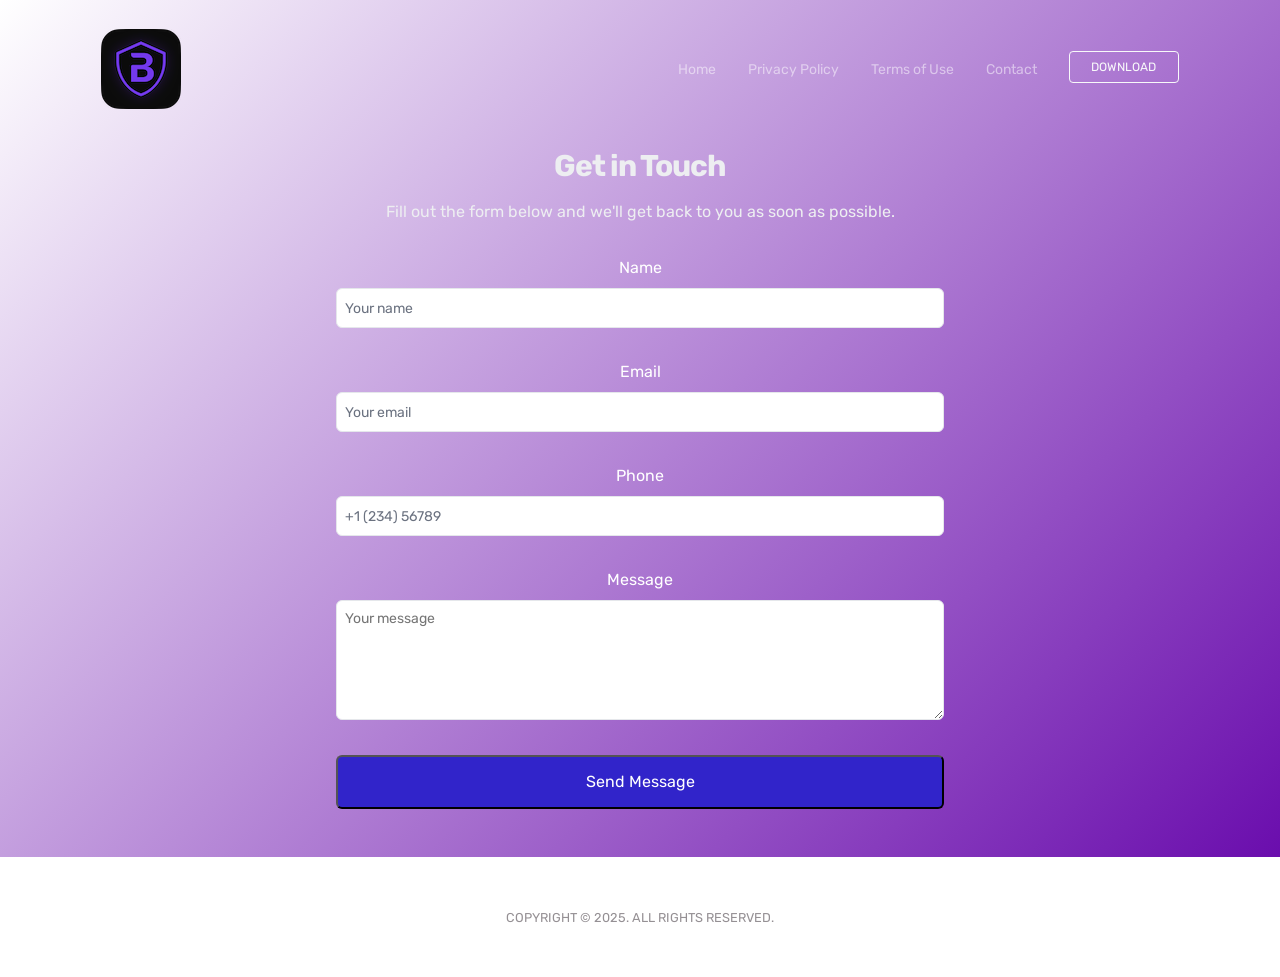
==== form.html @ deebac59 "add" ====
<!-- form.html -->
<!doctype html>
<html lang="en">
<head>
    <title>W-VPN: Fast Proxy & Secure VPN</title>
    <!-- Required meta tags -->
    <meta charset="utf-8">
    <meta name="viewport" content="width=device-width, initial-scale=1, shrink-to-fit=no">
    <meta name="description" content="W-VPN: Fast Proxy & Secure VPN">
    <meta name="keywords" content="HTML5, bootstrap, mobile, app, landing, ios, android, responsive">

    <!-- Font -->
    <link rel="dns-prefetch" href="//fonts.googleapis.com">
    <link href="https://fonts.googleapis.com/css?family=Rubik:300,400,500" rel="stylesheet">

    <!-- Bootstrap CSS -->
    <link rel="stylesheet" href="css/bootstrap.min.css">
    <!-- Themify Icons -->
    <link rel="stylesheet" href="css/themify-icons.css">
    <!-- Owl carousel -->
    <link rel="stylesheet" href="css/owl.carousel.min.css">
    <!-- Main css -->
    <link href="css/style.css" rel="stylesheet">
</head>

<body data-spy="scroll" data-target="#navbar" data-offset="30">

    <!-- Nav Menu -->
    <div class="nav-menu fixed-top">
        <div class="container">
            <div class="row">
                <div class="col-md-12">
                    <nav class="navbar navbar-dark navbar-expand-lg">
                        <a class="navbar-brand" href="index.html"><img src="images/logo.png" class="img-fluid" alt="logo"></a>
                        <button class="navbar-toggler" type="button" data-toggle="collapse" data-target="#navbar" aria-controls="navbar" aria-expanded="false" aria-label="Toggle navigation">
                            <span class="navbar-toggler-icon"></span>
                        </button>
                        <div class="collapse navbar-collapse" id="navbar">
                            <ul class="navbar-nav ml-auto">
                                <li class="nav-item"> <a class="nav-link" href="index.html">Home <span class="sr-only">(current)</span></a> </li>
                                <li class="nav-item"> <a class="nav-link" href="policy.html">Privacy Policy</a> </li>
                                <li class="nav-item"> <a class="nav-link" href="terms.html">Terms of Use</a> </li>
                                <li class="nav-item"> <a class="nav-link active" href="form.html">Contact</a> </li>
                                <li class="nav-item"><a href="http://itunes.apple.com/app/id6740633532" class="btn btn-outline-light my-3 my-sm-0 ml-lg-3">Download</a></li>
                            </ul>
                        </div>
                    </nav>
                </div>
            </div>
        </div>
    </div>

    <header class="bg-gradient" id="home">
        <div class="container">
           <!-- 
    This is a working contact form. To receive email, 
    Replace YOUR_ACCESS_KEY_HERE with your actual Access Key.

    Create Access Key here 👉 https://web3forms.com/
 -->

<section class="contact-section">
    <div class="contact-intro">
      <h2 class="contact-title">Get in Touch</h2>
      <p class="contact-description">
        Fill out the form below and we'll get back to you as soon as possible.
      </p>
    </div>
  
    <form class="contact-form" action="https://api.web3forms.com/submit" method="POST">
  
      <input type="hidden" name="access_key" value="8036e8a2-478d-49ed-89f1-41d37cd085f6" />
      <input type="hidden" name="subject" value="New Contact Form Submission from Web3Forms" />
      <input type="hidden" name="from_name" value="My Website" />
      <!-- More custom ization options available in the docs: https://docs.web3forms.com -->
  
      <div class="form-group-container">
        <div class="form-group">
          <label for="name" class="form-label">Name</label>
          <input id="name" name="name" class="form-input" placeholder="Your name" type="text" />
        </div>
        <div class="form-group">
          <label for="email" class="form-label">Email</label>
          <input id="email" name="email" class="form-input" placeholder="Your email" type="email" />
        </div>
        <div class="form-group">
          <label for="phone" class="form-label">Phone</label>
          <input id="phone" name="phone" class="form-input" placeholder="+1 (234) 56789" type="text" />
        </div>
        <div class="form-group">
          <label for="message" class="form-label">Message</label>
          <textarea class="form-textarea" id="message" name="message" placeholder="Your message"></textarea>
        </div>
      </div>
      <button class="form-submit" type="submit">Send Message</button>
    </form>
  
  </section>
    </header>

    <footer class="my-5 text-center">
        <p class="mb-2"><small>COPYRIGHT © 2025. ALL RIGHTS RESERVED.</small></p>
        
    </footer>

    <!-- jQuery and Bootstrap -->
    <script src="js/jquery-3.2.1.min.js"></script>
    <script src="js/bootstrap.bundle.min.js"></script>
    <!-- Plugins JS -->
    <script src="js/owl.carousel.min.js"></script>
    <!-- Custom JS -->
    <script src="js/script.js"></script>

</body>
</html>
---- css/themify-icons.css ----
@font-face {
    font-family: 'themify';
    src: url('../fonts/themify.eot?-fvbane');
    src: url('../fonts/themify.eot?#iefix-fvbane') format('embedded-opentype'), url('../fonts/themify.woff?-fvbane') format('woff'), url('../fonts/themify.ttf?-fvbane') format('truetype'), url('../fonts/themify.svg?-fvbane#themify') format('svg');
    font-weight: normal;
    font-style: normal;
}

[class^="ti-"],
[class*=" ti-"] {
    font-family: 'themify';
    speak: none;
    font-style: normal;
    font-weight: normal;
    font-variant: normal;
    text-transform: none;
    line-height: 1;
    /* Better Font Rendering =========== */
    -webkit-font-smoothing: antialiased;
    -moz-osx-font-smoothing: grayscale;
}

.ti-wand:before {
    content: "\e600";
}

.ti-volume:before {
    content: "\e601";
}

.ti-user:before {
    content: "\e602";
}

.ti-unlock:before {
    content: "\e603";
}

.ti-unlink:before {
    content: "\e604";
}

.ti-trash:before {
    content: "\e605";
}

.ti-thought:before {
    content: "\e606";
}

.ti-target:before {
    content: "\e607";
}

.ti-tag:before {
    content: "\e608";
}

.ti-tablet:before {
    content: "\e609";
}

.ti-star:before {
    content: "\e60a";
}

.ti-spray:before {
    content: "\e60b";
}

.ti-signal:before {
    content: "\e60c";
}

.ti-shopping-cart:before {
    content: "\e60d";
}

.ti-shopping-cart-full:before {
    content: "\e60e";
}

.ti-settings:before {
    content: "\e60f";
}

.ti-search:before {
    content: "\e610";
}

.ti-zoom-in:before {
    content: "\e611";
}

.ti-zoom-out:before {
    content: "\e612";
}

.ti-cut:before {
    content: "\e613";
}

.ti-ruler:before {
    content: "\e614";
}

.ti-ruler-pencil:before {
    content: "\e615";
}

.ti-ruler-alt:before {
    content: "\e616";
}

.ti-bookmark:before {
    content: "\e617";
}

.ti-bookmark-alt:before {
    content: "\e618";
}

.ti-reload:before {
    content: "\e619";
}

.ti-plus:before {
    content: "\e61a";
}

.ti-pin:before {
    content: "\e61b";
}

.ti-pencil:before {
    content: "\e61c";
}

.ti-pencil-alt:before {
    content: "\e61d";
}

.ti-paint-roller:before {
    content: "\e61e";
}

.ti-paint-bucket:before {
    content: "\e61f";
}

.ti-na:before {
    content: "\e620";
}

.ti-mobile:before {
    content: "\e621";
}

.ti-minus:before {
    content: "\e622";
}

.ti-medall:before {
    content: "\e623";
}

.ti-medall-alt:before {
    content: "\e624";
}

.ti-marker:before {
    content: "\e625";
}

.ti-marker-alt:before {
    content: "\e626";
}

.ti-arrow-up:before {
    content: "\e627";
}

.ti-arrow-right:before {
    content: "\e628";
}

.ti-arrow-left:before {
    content: "\e629";
}

.ti-arrow-down:before {
    content: "\e62a";
}

.ti-lock:before {
    content: "\e62b";
}

.ti-location-arrow:before {
    content: "\e62c";
}

.ti-link:before {
    content: "\e62d";
}

.ti-layout:before {
    content: "\e62e";
}

.ti-layers:before {
    content: "\e62f";
}

.ti-layers-alt:before {
    content: "\e630";
}

.ti-key:before {
    content: "\e631";
}

.ti-import:before {
    content: "\e632";
}

.ti-image:before {
    content: "\e633";
}

.ti-heart:before {
    content: "\e634";
}

.ti-heart-broken:before {
    content: "\e635";
}

.ti-hand-stop:before {
    content: "\e636";
}

.ti-hand-open:before {
    content: "\e637";
}

.ti-hand-drag:before {
    content: "\e638";
}

.ti-folder:before {
    content: "\e639";
}

.ti-flag:before {
    content: "\e63a";
}

.ti-flag-alt:before {
    content: "\e63b";
}

.ti-flag-alt-2:before {
    content: "\e63c";
}

.ti-eye:before {
    content: "\e63d";
}

.ti-export:before {
    content: "\e63e";
}

.ti-exchange-vertical:before {
    content: "\e63f";
}

.ti-desktop:before {
    content: "\e640";
}

.ti-cup:before {
    content: "\e641";
}

.ti-crown:before {
    content: "\e642";
}

.ti-comments:before {
    content: "\e643";
}

.ti-comment:before {
    content: "\e644";
}

.ti-comment-alt:before {
    content: "\e645";
}

.ti-close:before {
    content: "\e646";
}

.ti-clip:before {
    content: "\e647";
}

.ti-angle-up:before {
    content: "\e648";
}

.ti-angle-right:before {
    content: "\e649";
}

.ti-angle-left:before {
    content: "\e64a";
}

.ti-angle-down:before {
    content: "\e64b";
}

.ti-check:before {
    content: "\e64c";
}

.ti-check-box:before {
    content: "\e64d";
}

.ti-camera:before {
    content: "\e64e";
}

.ti-announcement:before {
    content: "\e64f";
}

.ti-brush:before {
    content: "\e650";
}

.ti-briefcase:before {
    content: "\e651";
}

.ti-bolt:before {
    content: "\e652";
}

.ti-bolt-alt:before {
    content: "\e653";
}

.ti-blackboard:before {
    content: "\e654";
}

.ti-bag:before {
    content: "\e655";
}

.ti-move:before {
    content: "\e656";
}

.ti-arrows-vertical:before {
    content: "\e657";
}

.ti-arrows-horizontal:before {
    content: "\e658";
}

.ti-fullscreen:before {
    content: "\e659";
}

.ti-arrow-top-right:before {
    content: "\e65a";
}

.ti-arrow-top-left:before {
    content: "\e65b";
}

.ti-arrow-circle-up:before {
    content: "\e65c";
}

.ti-arrow-circle-right:before {
    content: "\e65d";
}

.ti-arrow-circle-left:before {
    content: "\e65e";
}

.ti-arrow-circle-down:before {
    content: "\e65f";
}

.ti-angle-double-up:before {
    content: "\e660";
}

.ti-angle-double-right:before {
    content: "\e661";
}

.ti-angle-double-left:before {
    content: "\e662";
}

.ti-angle-double-down:before {
    content: "\e663";
}

.ti-zip:before {
    content: "\e664";
}

.ti-world:before {
    content: "\e665";
}

.ti-wheelchair:before {
    content: "\e666";
}

.ti-view-list:before {
    content: "\e667";
}

.ti-view-list-alt:before {
    content: "\e668";
}

.ti-view-grid:before {
    content: "\e669";
}

.ti-uppercase:before {
    content: "\e66a";
}

.ti-upload:before {
    content: "\e66b";
}

.ti-underline:before {
    content: "\e66c";
}

.ti-truck:before {
    content: "\e66d";
}

.ti-timer:before {
    content: "\e66e";
}

.ti-ticket:before {
    content: "\e66f";
}

.ti-thumb-up:before {
    content: "\e670";
}

.ti-thumb-down:before {
    content: "\e671";
}

.ti-text:before {
    content: "\e672";
}

.ti-stats-up:before {
    content: "\e673";
}

.ti-stats-down:before {
    content: "\e674";
}

.ti-split-v:before {
    content: "\e675";
}

.ti-split-h:before {
    content: "\e676";
}

.ti-smallcap:before {
    content: "\e677";
}

.ti-shine:before {
    content: "\e678";
}

.ti-shift-right:before {
    content: "\e679";
}

.ti-shift-left:before {
    content: "\e67a";
}

.ti-shield:before {
    content: "\e67b";
}

.ti-notepad:before {
    content: "\e67c";
}

.ti-server:before {
    content: "\e67d";
}

.ti-quote-right:before {
    content: "\e67e";
}

.ti-quote-left:before {
    content: "\e67f";
}

.ti-pulse:before {
    content: "\e680";
}

.ti-printer:before {
    content: "\e681";
}

.ti-power-off:before {
    content: "\e682";
}

.ti-plug:before {
    content: "\e683";
}

.ti-pie-chart:before {
    content: "\e684";
}

.ti-paragraph:before {
    content: "\e685";
}

.ti-panel:before {
    content: "\e686";
}

.ti-package:before {
    content: "\e687";
}

.ti-music:before {
    content: "\e688";
}

.ti-music-alt:before {
    content: "\e689";
}

.ti-mouse:before {
    content: "\e68a";
}

.ti-mouse-alt:before {
    content: "\e68b";
}

.ti-money:before {
    content: "\e68c";
}

.ti-microphone:before {
    content: "\e68d";
}

.ti-menu:before {
    content: "\e68e";
}

.ti-menu-alt:before {
    content: "\e68f";
}

.ti-map:before {
    content: "\e690";
}

.ti-map-alt:before {
    content: "\e691";
}

.ti-loop:before {
    content: "\e692";
}

.ti-location-pin:before {
    content: "\e693";
}

.ti-list:before {
    content: "\e694";
}

.ti-light-bulb:before {
    content: "\e695";
}

.ti-Italic:before {
    content: "\e696";
}

.ti-info:before {
    content: "\e697";
}

.ti-infinite:before {
    content: "\e698";
}

.ti-id-badge:before {
    content: "\e699";
}

.ti-hummer:before {
    content: "\e69a";
}

.ti-home:before {
    content: "\e69b";
}

.ti-help:before {
    content: "\e69c";
}

.ti-headphone:before {
    content: "\e69d";
}

.ti-harddrives:before {
    content: "\e69e";
}

.ti-harddrive:before {
    content: "\e69f";
}

.ti-gift:before {
    content: "\e6a0";
}

.ti-game:before {
    content: "\e6a1";
}

.ti-filter:before {
    content: "\e6a2";
}

.ti-files:before {
    content: "\e6a3";
}

.ti-file:before {
    content: "\e6a4";
}

.ti-eraser:before {
    content: "\e6a5";
}

.ti-envelope:before {
    content: "\e6a6";
}

.ti-download:before {
    content: "\e6a7";
}

.ti-direction:before {
    content: "\e6a8";
}

.ti-direction-alt:before {
    content: "\e6a9";
}

.ti-dashboard:before {
    content: "\e6aa";
}

.ti-control-stop:before {
    content: "\e6ab";
}

.ti-control-shuffle:before {
    content: "\e6ac";
}

.ti-control-play:before {
    content: "\e6ad";
}

.ti-control-pause:before {
    content: "\e6ae";
}

.ti-control-forward:before {
    content: "\e6af";
}

.ti-control-backward:before {
    content: "\e6b0";
}

.ti-cloud:before {
    content: "\e6b1";
}

.ti-cloud-up:before {
    content: "\e6b2";
}

.ti-cloud-down:before {
    content: "\e6b3";
}

.ti-clipboard:before {
    content: "\e6b4";
}

.ti-car:before {
    content: "\e6b5";
}

.ti-calendar:before {
    content: "\e6b6";
}

.ti-book:before {
    content: "\e6b7";
}

.ti-bell:before {
    content: "\e6b8";
}

.ti-basketball:before {
    content: "\e6b9";
}

.ti-bar-chart:before {
    content: "\e6ba";
}

.ti-bar-chart-alt:before {
    content: "\e6bb";
}

.ti-back-right:before {
    content: "\e6bc";
}

.ti-back-left:before {
    content: "\e6bd";
}

.ti-arrows-corner:before {
    content: "\e6be";
}

.ti-archive:before {
    content: "\e6bf";
}

.ti-anchor:before {
    content: "\e6c0";
}

.ti-align-right:before {
    content: "\e6c1";
}

.ti-align-left:before {
    content: "\e6c2";
}

.ti-align-justify:before {
    content: "\e6c3";
}

.ti-align-center:before {
    content: "\e6c4";
}

.ti-alert:before {
    content: "\e6c5";
}

.ti-alarm-clock:before {
    content: "\e6c6";
}

.ti-agenda:before {
    content: "\e6c7";
}

.ti-write:before {
    content: "\e6c8";
}

.ti-window:before {
    content: "\e6c9";
}

.ti-widgetized:before {
    content: "\e6ca";
}

.ti-widget:before {
    content: "\e6cb";
}

.ti-widget-alt:before {
    content: "\e6cc";
}

.ti-wallet:before {
    content: "\e6cd";
}

.ti-video-clapper:before {
    content: "\e6ce";
}

.ti-video-camera:before {
    content: "\e6cf";
}

.ti-vector:before {
    content: "\e6d0";
}

.ti-themify-logo:before {
    content: "\e6d1";
}

.ti-themify-favicon:before {
    content: "\e6d2";
}

.ti-themify-favicon-alt:before {
    content: "\e6d3";
}

.ti-support:before {
    content: "\e6d4";
}

.ti-stamp:before {
    content: "\e6d5";
}

.ti-split-v-alt:before {
    content: "\e6d6";
}

.ti-slice:before {
    content: "\e6d7";
}

.ti-shortcode:before {
    content: "\e6d8";
}

.ti-shift-right-alt:before {
    content: "\e6d9";
}

.ti-shift-left-alt:before {
    content: "\e6da";
}

.ti-ruler-alt-2:before {
    content: "\e6db";
}

.ti-receipt:before {
    content: "\e6dc";
}

.ti-pin2:before {
    content: "\e6dd";
}

.ti-pin-alt:before {
    content: "\e6de";
}

.ti-pencil-alt2:before {
    content: "\e6df";
}

.ti-palette:before {
    content: "\e6e0";
}

.ti-more:before {
    content: "\e6e1";
}

.ti-more-alt:before {
    content: "\e6e2";
}

.ti-microphone-alt:before {
    content: "\e6e3";
}

.ti-magnet:before {
    content: "\e6e4";
}

.ti-line-double:before {
    content: "\e6e5";
}

.ti-line-dotted:before {
    content: "\e6e6";
}

.ti-line-dashed:before {
    content: "\e6e7";
}

.ti-layout-width-full:before {
    content: "\e6e8";
}

.ti-layout-width-default:before {
    content: "\e6e9";
}

.ti-layout-width-default-alt:before {
    content: "\e6ea";
}

.ti-layout-tab:before {
    content: "\e6eb";
}

.ti-layout-tab-window:before {
    content: "\e6ec";
}

.ti-layout-tab-v:before {
    content: "\e6ed";
}

.ti-layout-tab-min:before {
    content: "\e6ee";
}

.ti-layout-slider:before {
    content: "\e6ef";
}

.ti-layout-slider-alt:before {
    content: "\e6f0";
}

.ti-layout-sidebar-right:before {
    content: "\e6f1";
}

.ti-layout-sidebar-none:before {
    content: "\e6f2";
}

.ti-layout-sidebar-left:before {
    content: "\e6f3";
}

.ti-layout-placeholder:before {
    content: "\e6f4";
}

.ti-layout-menu:before {
    content: "\e6f5";
}

.ti-layout-menu-v:before {
    content: "\e6f6";
}

.ti-layout-menu-separated:before {
    content: "\e6f7";
}

.ti-layout-menu-full:before {
    content: "\e6f8";
}

.ti-layout-media-right-alt:before {
    content: "\e6f9";
}

.ti-layout-media-right:before {
    content: "\e6fa";
}

.ti-layout-media-overlay:before {
    content: "\e6fb";
}

.ti-layout-media-overlay-alt:before {
    content: "\e6fc";
}

.ti-layout-media-overlay-alt-2:before {
    content: "\e6fd";
}

.ti-layout-media-left-alt:before {
    content: "\e6fe";
}

.ti-layout-media-left:before {
    content: "\e6ff";
}

.ti-layout-media-center-alt:before {
    content: "\e700";
}

.ti-layout-media-center:before {
    content: "\e701";
}

.ti-layout-list-thumb:before {
    content: "\e702";
}

.ti-layout-list-thumb-alt:before {
    content: "\e703";
}

.ti-layout-list-post:before {
    content: "\e704";
}

.ti-layout-list-large-image:before {
    content: "\e705";
}

.ti-layout-line-solid:before {
    content: "\e706";
}

.ti-layout-grid4:before {
    content: "\e707";
}

.ti-layout-grid3:before {
    content: "\e708";
}

.ti-layout-grid2:before {
    content: "\e709";
}

.ti-layout-grid2-thumb:before {
    content: "\e70a";
}

.ti-layout-cta-right:before {
    content: "\e70b";
}

.ti-layout-cta-left:before {
    content: "\e70c";
}

.ti-layout-cta-center:before {
    content: "\e70d";
}

.ti-layout-cta-btn-right:before {
    content: "\e70e";
}

.ti-layout-cta-btn-left:before {
    content: "\e70f";
}

.ti-layout-column4:before {
    content: "\e710";
}

.ti-layout-column3:before {
    content: "\e711";
}

.ti-layout-column2:before {
    content: "\e712";
}

.ti-layout-accordion-separated:before {
    content: "\e713";
}

.ti-layout-accordion-merged:before {
    content: "\e714";
}

.ti-layout-accordion-list:before {
    content: "\e715";
}

.ti-ink-pen:before {
    content: "\e716";
}

.ti-info-alt:before {
    content: "\e717";
}

.ti-help-alt:before {
    content: "\e718";
}

.ti-headphone-alt:before {
    content: "\e719";
}

.ti-hand-point-up:before {
    content: "\e71a";
}

.ti-hand-point-right:before {
    content: "\e71b";
}

.ti-hand-point-left:before {
    content: "\e71c";
}

.ti-hand-point-down:before {
    content: "\e71d";
}

.ti-gallery:before {
    content: "\e71e";
}

.ti-face-smile:before {
    content: "\e71f";
}

.ti-face-sad:before {
    content: "\e720";
}

.ti-credit-card:before {
    content: "\e721";
}

.ti-control-skip-forward:before {
    content: "\e722";
}

.ti-control-skip-backward:before {
    content: "\e723";
}

.ti-control-record:before {
    content: "\e724";
}

.ti-control-eject:before {
    content: "\e725";
}

.ti-comments-smiley:before {
    content: "\e726";
}

.ti-brush-alt:before {
    content: "\e727";
}

.ti-youtube:before {
    content: "\e728";
}

.ti-vimeo:before {
    content: "\e729";
}

.ti-twitter:before {
    content: "\e72a";
}

.ti-time:before {
    content: "\e72b";
}

.ti-tumblr:before {
    content: "\e72c";
}

.ti-skype:before {
    content: "\e72d";
}

.ti-share:before {
    content: "\e72e";
}

.ti-share-alt:before {
    content: "\e72f";
}

.ti-rocket:before {
    content: "\e730";
}

.ti-pinterest:before {
    content: "\e731";
}

.ti-new-window:before {
    content: "\e732";
}

.ti-microsoft:before {
    content: "\e733";
}

.ti-list-ol:before {
    content: "\e734";
}

.ti-linkedin:before {
    content: "\e735";
}

.ti-layout-sidebar-2:before {
    content: "\e736";
}

.ti-layout-grid4-alt:before {
    content: "\e737";
}

.ti-layout-grid3-alt:before {
    content: "\e738";
}

.ti-layout-grid2-alt:before {
    content: "\e739";
}

.ti-layout-column4-alt:before {
    content: "\e73a";
}

.ti-layout-column3-alt:before {
    content: "\e73b";
}

.ti-layout-column2-alt:before {
    content: "\e73c";
}

.ti-instagram:before {
    content: "\e73d";
}

.ti-google:before {
    content: "\e73e";
}

.ti-github:before {
    content: "\e73f";
}

.ti-flickr:before {
    content: "\e740";
}

.ti-facebook:before {
    content: "\e741";
}

.ti-dropbox:before {
    content: "\e742";
}

.ti-dribbble:before {
    content: "\e743";
}

.ti-apple:before {
    content: "\e744";
}

.ti-android:before {
    content: "\e745";
}

.ti-save:before {
    content: "\e746";
}

.ti-save-alt:before {
    content: "\e747";
}

.ti-yahoo:before {
    content: "\e748";
}

.ti-wordpress:before {
    content: "\e749";
}

.ti-vimeo-alt:before {
    content: "\e74a";
}

.ti-twitter-alt:before {
    content: "\e74b";
}

.ti-tumblr-alt:before {
    content: "\e74c";
}

.ti-trello:before {
    content: "\e74d";
}

.ti-stack-overflow:before {
    content: "\e74e";
}

.ti-soundcloud:before {
    content: "\e74f";
}

.ti-sharethis:before {
    content: "\e750";
}

.ti-sharethis-alt:before {
    content: "\e751";
}

.ti-reddit:before {
    content: "\e752";
}

.ti-pinterest-alt:before {
    content: "\e753";
}

.ti-microsoft-alt:before {
    content: "\e754";
}

.ti-linux:before {
    content: "\e755";
}

.ti-jsfiddle:before {
    content: "\e756";
}

.ti-joomla:before {
    content: "\e757";
}

.ti-html5:before {
    content: "\e758";
}

.ti-flickr-alt:before {
    content: "\e759";
}

.ti-email:before {
    content: "\e75a";
}

.ti-drupal:before {
    content: "\e75b";
}

.ti-dropbox-alt:before {
    content: "\e75c";
}

.ti-css3:before {
    content: "\e75d";
}

.ti-rss:before {
    content: "\e75e";
}

.ti-rss-alt:before {
    content: "\e75f";
}

.ti-lg {
    font-size: 1.33333333em;
    line-height: 0.75em;
    vertical-align: -15%;
}

.ti-2x {
    font-size: 2em;
}

.ti-3x {
    font-size: 3em;
}

.ti-4x {
    font-size: 4em;
}

.ti-5x {
    font-size: 5em;
}
---- css/style.css ----
@charset "UTF-8";

/*

Style   : MobApp CSS
Version : 1.0
Author  : Surjith S M
URI     : https://surjithctly.in/

Copyright © All rights Reserved 

*/


/*------------------------
[TABLE OF CONTENTS]
    
1. GLOBAL STYLES
2. NAVBAR
3. HERO
4. TABS
5. TESTIMONIALS
6. IMAGE GALLERY
7. PRICING
8. CALL TO ACTION
9. FOOTER

------------------------*/


/* GLOBAL
----------------------*/

body {
    font-family: 'Rubik', sans-serif;
    position: relative;
}

a {
    color: #e38cb7;
}

a:hover,
a:focus {
    color: #d6619c;
}

h1 {
    font-size: 60px;
    font-weight: 300;
    letter-spacing: -1px;
    margin-bottom: 1.5rem;
}

h2 {
    font-size: 45px;
    font-weight: 300;
    color: #633991;
    letter-spacing: -1px;
    margin-bottom: 1rem;
}

h3 {
    color: #633991;
    font-size: 33px;
    font-weight: 500;
}

h4 {
    font-size: 20px;
    font-weight: 500;
    color: #633991;
}

h5 {
    font-size: 28px;
    font-weight: 300;
    color: #633991;
    margin-bottom: 0.7rem;
}

p {
    color: #959094;
}

p.lead {
    color: #e38cb7;
    margin-bottom: 2rem;
}

.text-primary {
    color: #e38cb7 !important;
}

.text-terms {
    color: #ffffff !important;
    padding-top: 5em; /* Отступ в 5 строк */
    padding-top: 50px; /* Отступ в 50 пикселей */
}

.light-font {
    font-weight: 300;
}

ul {
    color: gray; /* Серый цвет текста */
}

.btn {
    font-size: 12px;
    font-weight: 400;
    text-transform: uppercase;
    padding: 0.375rem 1.35rem;
    transition: all 0.3s ease;
}

.btn-outline-light:hover {
    color: #d6619c;
}

.btn-primary {
    border-radius: 3px;
    background-image: -moz-linear-gradient( 122deg, #e54595 0%, #fd378e 100%);
    background-image: -webkit-linear-gradient( 122deg, #e54595 0%, #fd378e 100%);
    background-image: -ms-linear-gradient( 122deg, #e54595 0%, #fd378e 100%);
    background-image: linear-gradient( 122deg, #e54595 0%, #fd378e 100%);
    box-shadow: 0px 9px 32px 0px rgba(0, 0, 0, 0.2);
    font-weight: 500;
    padding: 0.6rem 2rem;
    border: 0;
}

.btn-primary:hover,
.btn-primary:focus,
.btn-primary:active,
.btn-primary:not([disabled]):not(.disabled).active,
.btn-primary:not([disabled]):not(.disabled):active,
.show>.btn-primary.dropdown-toggle {
    background-image: linear-gradient( 122deg, #fd378e 0%, #e54595 100%);
    box-shadow: 0px 9px 32px 0px rgba(0, 0, 0, 0.3);
    color: #FFF;
}

.btn-light {
    border-radius: 3px;
    background: #FFF;
    box-shadow: 0px 9px 32px 0px rgba(0, 0, 0, 0.26);
    font-size: 14px;
    font-weight: 500;
    color: #633991;
    margin: 0.5rem;
    padding: 0.7rem 1.6rem;
    line-height: 1.8;
}

.btn-group-lg>.btn,
.btn-lg {
    padding: 0.8rem 1rem;
    font-size: 15px;
}

.light-bg {
    background-color: #faf6fb;
}

.section {
    padding: 80px 0;
}

.section-title {
    text-align: center;
    margin-bottom: 3rem;
}

.section-title small {
    color: #998a9b;
}

@media (max-width:767px) {
    h1 {
        font-size: 40px;
    }
    h2 {
        font-size: 30px;
    }
}


/* NAVBAR
----------------------*/

.nav-menu {
    padding: 1rem 0;
    transition: all 0.3s ease;
}

.nav-menu.is-scrolling,
.nav-menu.menu-is-open {
    background: linear-gradient(135deg, #3E0066 0%, #6A0DAD 100%);
    box-shadow: 0px 5px 23px 0px rgba(0, 0, 0, 0.1);
}


.nav-menu.is-scrolling {
    padding: 0;
}

.navbar-nav .nav-link {
    position: relative;
}

@media (min-width: 992px) {
    .navbar-expand-lg .navbar-nav .nav-link {
        padding-right: 1rem;
        padding-left: 1rem;
        font-size: 14px;
    }
    .navbar-nav>.nav-item>.nav-link.active:after {
        content: "";
        border-bottom: 2px solid #cd99d4;
        left: 1rem;
        right: 1rem;
        bottom: 5px;
        height: 1px;
        position: absolute;
    }
}

@media (max-width:991px) {
    .navbar-nav.is-scrolling {
        padding-bottom: 1rem;
    }
    .navbar-nav .nav-item {
        text-align: center;
    }
}


/* HERO
----------------------*/

header {
    padding: 100px 0 0;
    text-align: center;
    color: #FFF;
}

.bg-gradient {
    background-image: -moz-linear-gradient( 135deg, #3E006600 0%, #6A0DAD 100%);
    background-image: -webkit-linear-gradient( 135deg, #3E006600 0%, #6A0DAD  100%);
    background-image: -ms-linear-gradient( 135deg,  #3E006600 0%, #6A0DAD  100%);
    background-image: linear-gradient( 135deg,  #3E006600 0%, #6A0DAD  100%);
}

.tagline {
    font-size: 23px;
    font-weight: 300;
    color: #ffb8f6;
    max-width: 800px;
    margin: 0 auto;
}

.img-holder {
    height: 0;
    padding-bottom: 33%;
    overflow: hidden;
}

@media (max-width:1200px) {
    .img-holder {
        padding-bottom: 50%;
    }
}

@media (max-width:767px) {
    .tagline {
        font-size: 17px;
    }
    .img-holder {
        padding-bottom: 100%;
    }
}


/* FEATURES
----------------------*/

.gradient-fill:before {
    color: #fc73b4;
    background: -moz-linear-gradient(top, #9477b4 0%, #fc73b4 100%);
    background: -webkit-linear-gradient(top, #9477b4 0%, #fc73b4 100%);
    background: linear-gradient(to bottom, #9477b4 0%, #fc73b4 100%);
    -webkit-background-clip: text;
    background-clip: text;
    -webkit-text-fill-color: transparent;
}

.card.features {
    border: 0;
    border-radius: 3px;
    box-shadow: 0px 5px 7px 0px rgba(0, 0, 0, 0.04);
    transition: all 0.3s ease;
}

@media (max-width:991px) {
    .card.features {
        margin-bottom: 2rem;
    }
    [class^="col-"]:last-child .card.features {
        margin-bottom: 0;
    }
}

.card.features:before {
    content: "";
    position: absolute;
    width: 3px;
    color: #fc73b4;
    background: -moz-linear-gradient(top, #9477b4 0%, #fc73b4 100%);
    background: -webkit-linear-gradient(top, #9477b4 0%, #fc73b4 100%);
    background: linear-gradient(to bottom, #9477b4 0%, #fc73b4 100%);
    top: 0;
    bottom: 0;
    left: 0;
}

.card-text {
    font-size: 14px;
}

.card.features:hover {
    transform: translateY(-3px);
    -moz-box-shadow: 0px 5px 30px 0px rgba(0, 0, 0, 0.08);
    -webkit-box-shadow: 0px 5px 30px 0px rgba(0, 0, 0, 0.08);
    box-shadow: 0px 5px 30px 0px rgba(0, 0, 0, 0.08);
}

.box-icon {
    box-shadow: 0px 0px 43px 0px rgba(0, 0, 0, 0.14);
    padding: 10px;
    width: 70px;
    border-radius: 3px;
    margin-bottom: 1.5rem;
    background-color: #FFF;
}

.circle-icon {
    box-shadow: 0px 9px 32px 0px rgba(0, 0, 0, 0.07);
    padding: 10px;
    width: 100px;
    height: 100px;
    border-radius: 50%;
    margin-bottom: 1.5rem;
    background-color: #FFF;
    color: #f5378e;
    font-size: 48px;
    text-align: center;
    line-height: 80px;
    font-weight: 300;
    transition: all 0.3s ease;
}

@media (max-width:992px) {
    .circle-icon {
        width: 70px;
        height: 70px;
        font-size: 28px;
        line-height: 50px;
    }
}

.ui-steps li:hover .circle-icon {
    background-image: -moz-linear-gradient( 122deg, #e6388e 0%, #fb378e 100%);
    background-image: -webkit-linear-gradient( 122deg, #e6388e 0%, #fb378e 100%);
    background-image: -ms-linear-gradient( 122deg, #e6388e 0%, #fb378e 100%);
    background-image: linear-gradient( 122deg, #e6388e 0%, #fb378e 100%);
    box-shadow: 0px 9px 32px 0px rgba(0, 0, 0, 0.09);
    color: #FFF;
}

.ui-steps li {
    padding: 15px 0;
}

.ui-steps li:not(:last-child) {
    border-bottom: 1px solid #f8e3f0;
}

.perspective-phone {
    position: relative;
    z-index: -1;
}

@media (min-width:992px) {
    .perspective-phone {
        margin-top: -150px;
    }
}


/*  TABS
----------------------*/

.tab-content {
    border-bottom-right-radius: 3px;
    border-bottom-left-radius: 3px;
    background-color: #FFF;
    box-shadow: 0px 5px 7px 0px rgba(0, 0, 0, 0.04);
    padding: 3rem;
}

@media (max-width:992px) {
    .tab-content {
        padding: 1.5rem;
    }
}

.tab-content p {
    line-height: 1.8;
}

.tab-content h2 {
    margin-bottom: 0.5rem;
}

.nav-tabs {
    border-bottom: 0;
}

.nav-tabs .nav-item .nav-link,
.nav-tabs .nav-link:focus,
.nav-tabs .nav-link:hover {
    padding: 1rem 1rem;
    border-color: #faf6fb #faf6fb #FFF;
    font-size: 19px;
    color: #b5a4c8;
    background: #f5eff7;
}

.nav-tabs .nav-link.active {
    background: #FFF;
    border-top-width: 3px;
    border-color: #ce75b4 #faf6fb #FFF;
    color: #633991;
}


/*  TESTIMONIALS
----------------------*/

.owl-carousel .owl-item img.client-img {
    width: 110px;
    margin: 30px auto;
    border-radius: 50%;
    box-shadow: 0px 9px 32px 0px rgba(0, 0, 0, 0.07);
}

.testimonials-single {
    text-align: center;
    max-width: 80%;
    margin: 0 auto;
}

.blockquote {
    color: #7a767a;
    font-weight: 300;
}

.owl-next.disabled,
.owl-prev.disabled {
    opacity: 0.5;
}

.owl-prev,
.owl-next {
    position: absolute;
    top: 50%;
    transform: translateY(-50%);
}

.owl-prev {
    left: 0;
}

.owl-next {
    right: 0;
}

.owl-theme .owl-nav.disabled+.owl-dots {
    margin-top: 60px;
}

.owl-theme .owl-dots .owl-dot span {
    background: #e7d9eb;
    width: 35px;
    height: 8px;
    border-radius: 10px;
    transition: all 0.3s ease-in;
}

.owl-theme .owl-dots .owl-dot:hover span {
    background: #ff487e;
}

.owl-theme .owl-dots .owl-dot.active span {
    background: #ff487e;
    box-shadow: 0px 9px 32px 0px rgba(0, 0, 0, 0.07);
}


/*  IMAGE GALLERY
----------------------*/

.img-gallery .owl-item {
    box-shadow: 0px 9px 32px 0px rgba(0, 0, 0, 0.07);
    transform: scale(0.8);
    transition: all 0.3s ease-in;
}

.img-gallery .owl-item.center {
    transform: scale(1);
}


/*  PRICING
----------------------*/

@media (max-width:992px) {
    .card-deck {
        -ms-flex-direction: column;
        flex-direction: column;
    }
    .card-deck .card {
        margin-bottom: 15px;
    }
}

.card.pricing {
    border: 1px solid #f1eef1;
}

.card.pricing.popular {
    border-top-width: 3px;
    border-color: #ce75b4 #faf6fb #FFF;
    box-shadow: 0px 12px 59px 0px rgba(36, 7, 31, 0.11);
    color: #633991;
}

.card.pricing .card-head {
    text-align: center;
    padding: 40px 0 20px;
}

.card.pricing .card-head .price {
    display: block;
    font-size: 45px;
    font-weight: 300;
    color: #633991;
}

.card.pricing .card-head .price sub {
    bottom: 0;
    font-size: 55%;
}

.card.pricing .list-group-item {
    border: 0;
    text-align: center;
    color: #959094;
    padding: 1.05rem 1.25rem;
}

.card.pricing .list-group-item del {
    color: #d9d3d8;
}

.card.pricing .card-body {
    padding: 1.75rem;
}


/*  CALL TO ACTION
----------------------*/

.call-to-action {
    text-align: center;
    color: #FFF;
    margin: 3rem 0;
}

.call-to-action .box-icon {
    margin-left: auto;
    margin-right: auto;
    border-radius: 5px;
    transform: scale(0.85);
    margin-bottom: 2.5rem;
}

.call-to-action h2 {
    color: #FFF;
}

.call-to-action .tagline {
    font-size: 16px;
    font-weight: 300;
    color: #ffb8f6;
    max-width: 650px;
    margin: 0 auto;
}

.btn-light img {
    margin-right: 0.4rem;
    vertical-align: text-bottom;
}


/*  FOOTER
----------------------*/

.social-icons {
    text-align: right;
}

.social-icons a {
    background-color: #FFF;
    box-shadow: 0px 0px 21px 0px rgba(0, 0, 0, 0);
    width: 50px;
    height: 50px;
    display: inline-block;
    text-align: center;
    line-height: 50px;
    margin: 0 0.3rem;
    border-radius: 5px;
    color: #f4c9e2;
    transition: all 0.3s ease;
}

.social-icons a:hover {
    text-decoration: none;
    color: #e38cb7;
}

@media (max-width:991px) {
    .social-icons {
        text-align: center;
        margin-top: 2rem;
    }
}

.contact-section {
  width: 100%;
  max-width: 40rem;
  margin-left: auto;
  margin-right: auto;
  padding: 3rem 1rem;
}

.contact-intro > * + * {
  margin-top: 1rem;
}

.contact-title {
  font-size: 1.875rem;
  line-height: 2.25rem;
  font-weight: 700;
  color: rgb(237, 238, 241);
}

.contact-description {
  color: rgb(237, 238, 241);
}

.form-group-container {
  display: grid;
  gap: 1rem;
  margin-top: 2rem;
}

.form-group {
  display: flex;
  flex-direction: column;
}

.form-label {
  margin-bottom: 0.5rem;
}

.form-input,
.form-textarea {
  padding: 0.5rem;
  border: 1px solid #e5e7eb;
  display: flex;
  height: 2.5rem;
  width: 100%;
  border-radius: 0.375rem;
  font-size: 0.875rem;
  line-height: 1.25rem;
}

.form-input::placeholder,
.form-textarea:focus-visible {
  color: #6b7280;
}

.form-input:focus-visible,
.form-textarea:focus-visible {
  outline: 2px solid #2563eb;
  outline-offset: 2px;
}

.form-textarea {
  min-height: 120px;
}

.form-submit {
  width: 100%;
  margin-top: 1.2rem;
  background-color: #3124ca;
  color: #fff;
  padding: 13px 5px;
  border-radius: 0.375rem;
}
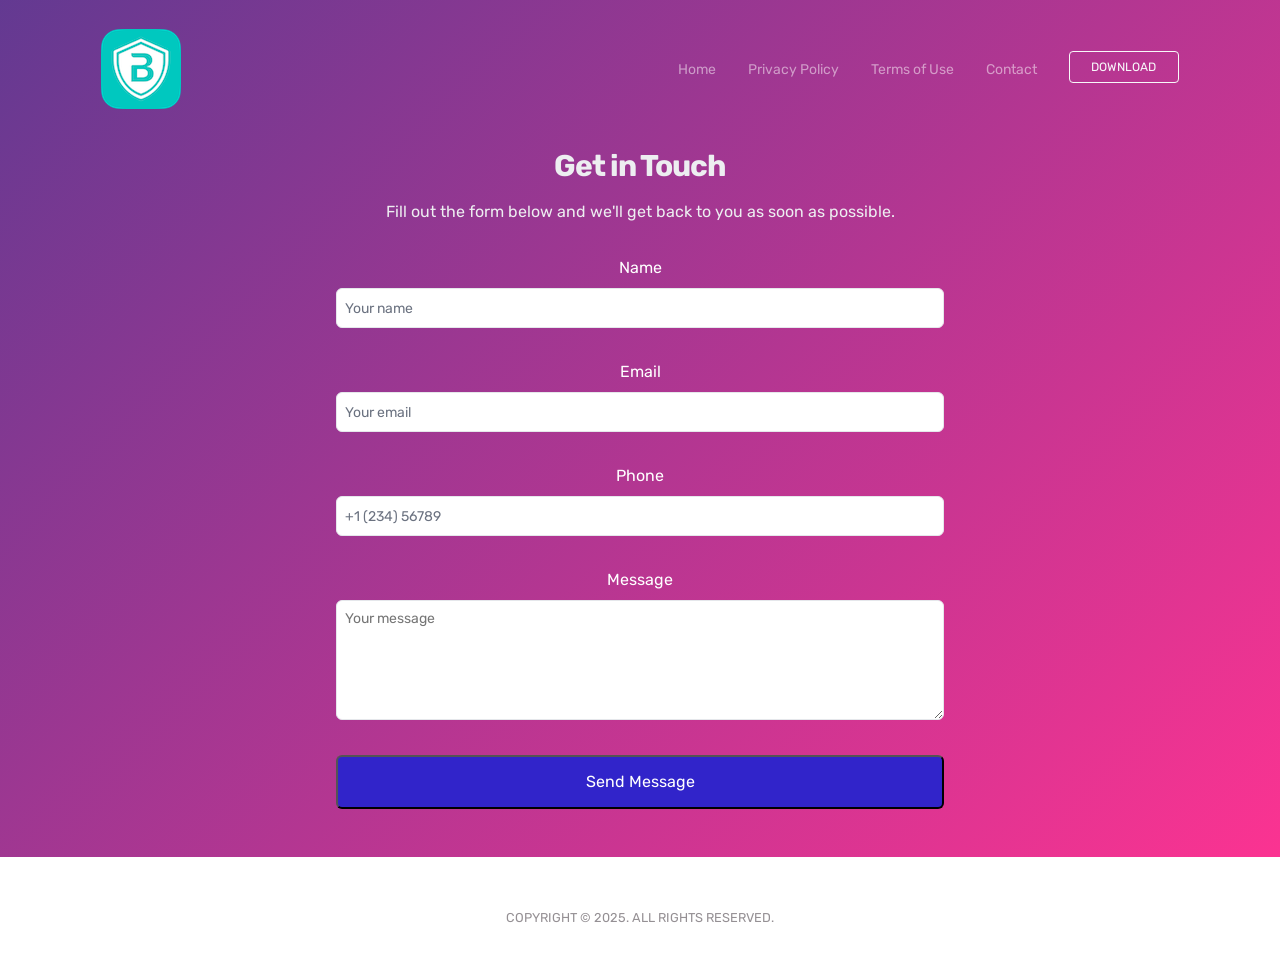
==== commit 3c8a121d: "add" ====
--- a/form.html
+++ b/form.html
@@ -2,11 +2,11 @@
 <!doctype html>
 <html lang="en">
 <head>
-    <title>W-VPN: Fast Proxy & Secure VPN</title>
+    <title>Bounty VPN: Secret＋Fast Proxy</title>
     <!-- Required meta tags -->
     <meta charset="utf-8">
     <meta name="viewport" content="width=device-width, initial-scale=1, shrink-to-fit=no">
-    <meta name="description" content="W-VPN: Fast Proxy & Secure VPN">
+    <meta name="description" content="Bounty VPN: Secret＋Fast Proxy">
     <meta name="keywords" content="HTML5, bootstrap, mobile, app, landing, ios, android, responsive">
 
     <!-- Font -->
--- a/css/style.css
+++ b/css/style.css
@@ -196,10 +196,14 @@
 
 .nav-menu.is-scrolling,
 .nav-menu.menu-is-open {
-    background: linear-gradient(135deg, #3E0066 0%, #6A0DAD 100%);
+    background-color: rgb(74, 13, 143);
+    background: -moz-linear-gradient(135deg, rgb(74, 13, 143) 0%, rgb(250, 42, 143) 100%);
+    background: -webkit-linear-gradient(135deg, rgb(74, 13, 143) 0%, rgb(250, 42, 143) 100%);
+    background: linear-gradient(135deg, rgb(74, 13, 143) 0%, rgb(250, 42, 143) 100%);
+    -webkit-box-shadow: 0px 5px 23px 0px rgba(0, 0, 0, 0.1);
+    -moz-box-shadow: 0px 5px 23px 0px rgba(0, 0, 0, 0.1);
     box-shadow: 0px 5px 23px 0px rgba(0, 0, 0, 0.1);
 }
-
 
 .nav-menu.is-scrolling {
     padding: 0;
@@ -246,10 +250,10 @@
 }
 
 .bg-gradient {
-    background-image: -moz-linear-gradient( 135deg, #3E006600 0%, #6A0DAD 100%);
-    background-image: -webkit-linear-gradient( 135deg, #3E006600 0%, #6A0DAD  100%);
-    background-image: -ms-linear-gradient( 135deg,  #3E006600 0%, #6A0DAD  100%);
-    background-image: linear-gradient( 135deg,  #3E006600 0%, #6A0DAD  100%);
+    background-image: -moz-linear-gradient( 135deg, rgba(60, 8, 118, 0.8) 0%, rgba(250, 0, 118, 0.8) 100%);
+    background-image: -webkit-linear-gradient( 135deg, rgba(60, 8, 118, 0.8) 0%, rgba(250, 0, 118, 0.8) 100%);
+    background-image: -ms-linear-gradient( 135deg, rgba(60, 8, 118, 0.8) 0%, rgba(250, 0, 118, 0.8) 100%);
+    background-image: linear-gradient( 135deg, rgba(60, 8, 118, 0.8) 0%, rgba(250, 0, 118, 0.8) 100%);
 }
 
 .tagline {
